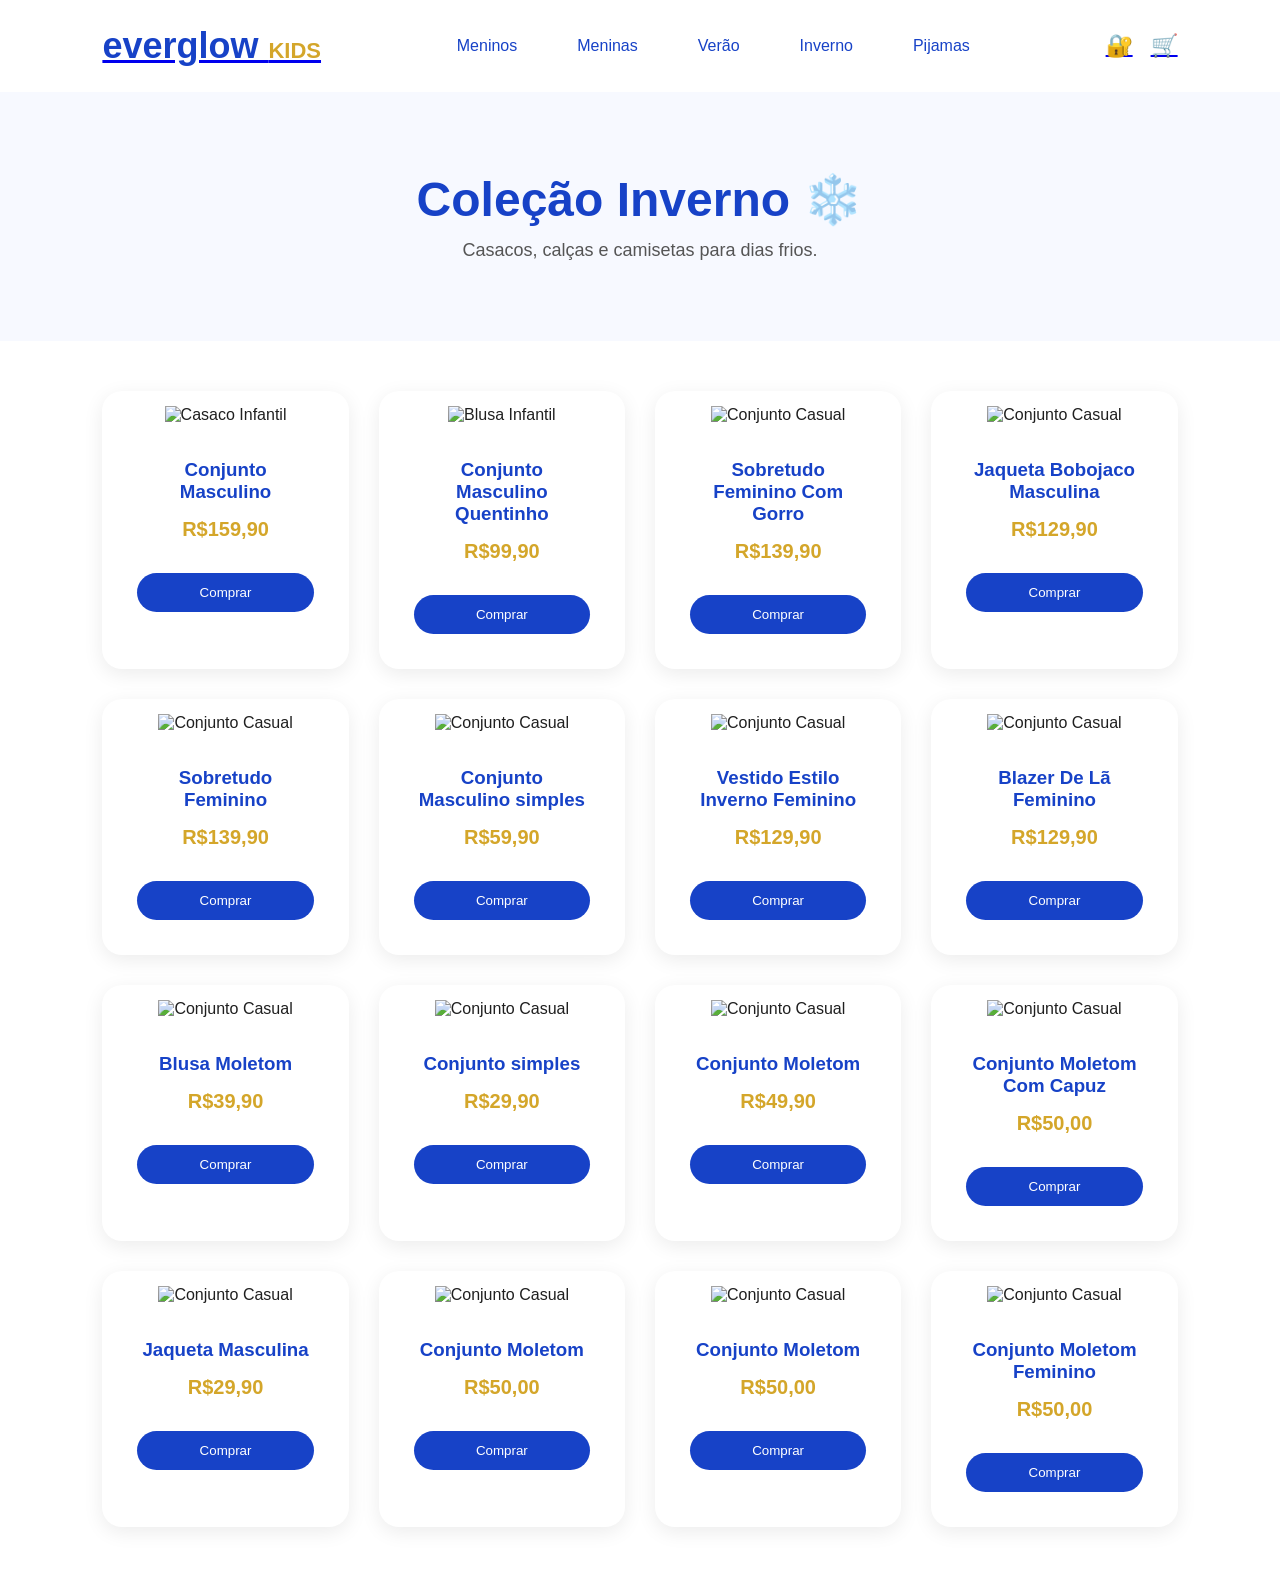
==== inverno.html @ d117c0d7 "Add files via upload" ====
<!DOCTYPE html>
<html lang="pt-br">
<head>
  <meta charset="UTF-8">
  <title>Inverno | Everglow Kids</title>
  <link rel="stylesheet" href="estilo.css">
</head>
<body>

<header>
  <nav class="navbar">
    <div class="logo"><a href="index.html"><h1>everglow <span>kids</span></h1></a></div>
    <ul class="menu">
      <li><a href="meninos.html">Meninos</a></li>
      <li><a href="meninas.html">Meninas</a></li>
      <li><a href="verão.html">Verão</a></li>
      <li><a href="inverno.html">Inverno</a></li>
      <li><a href="pijamas.html">Pijamas</a></li>
    </ul>
    <div class="icons">

  <a href="login.html">🔐</a>

  <a href="carrinho.html">🛒</a>

</div>
  </nav>
</header>

<header class="topo-interno">
  <h1>Coleção Inverno ❄️</h1>
  <p>Casacos, calças e camisetas para dias frios.</p>
</header>

<section class="products">
  <div class="product-grid">

    <div class="product-card">
      <img src="/img/inverno 1.jfif" alt="Casaco Infantil">
      <h3>Conjunto Masculino </h3>
      <p class="price">R$159,90</p>
      <button>Comprar</button>
    </div>

    <div class="product-card">
      <img src="/img/inverno 2.jfif" alt="Blusa Infantil">
      <h3>Conjunto Masculino Quentinho</h3>
      <p class="price">R$99,90</p>
      <button>Comprar</button>
    </div>

     <div class="product-card">
      <img src="/img/inverno 3.jfif" alt="Conjunto Casual">
      <h3>Sobretudo Feminino Com Gorro</h3>
      <p class="price">R$139,90</p>
      <button>Comprar</button>
    </div>

     <div class="product-card">
      <img src="/img/inverno 4.jfif" alt="Conjunto Casual">
      <h3>Jaqueta Bobojaco Masculina</h3>
      <p class="price">R$129,90</p>
      <button>Comprar</button>
    </div>

     <div class="product-card">
      <img src="/img/inverno 5.jfif" alt="Conjunto Casual">
      <h3>Sobretudo Feminino</h3>
      <p class="price">R$139,90</p>
      <button>Comprar</button>
    </div>

     <div class="product-card">
      <img src="/img/inverno 6.jfif" alt="Conjunto Casual">
      <h3>Conjunto Masculino simples</h3>
      <p class="price">R$59,90</p>
      <button>Comprar</button>
    </div>

     <div class="product-card">
      <img src="/img/inverno 7.jfif" alt="Conjunto Casual">
      <h3>Vestido Estilo Inverno Feminino</h3>
      <p class="price">R$129,90</p>
      <button>Comprar</button>
    </div>

     <div class="product-card">
      <img src="/img/inverno 8.jfif" alt="Conjunto Casual">
      <h3>Blazer De Lã Feminino</h3>
      <p class="price">R$129,90</p>
      <button>Comprar</button>
    </div>

     <div class="product-card">
      <img src="/img/inverno 9.jfif" alt="Conjunto Casual">
      <h3>Blusa Moletom</h3>
      <p class="price">R$39,90</p>
      <button>Comprar</button>
    </div>

     <div class="product-card">
      <img src="/img/inverno 10.jfif" alt="Conjunto Casual">
      <h3>Conjunto simples</h3>
      <p class="price">R$29,90</p>
      <button>Comprar</button>
    </div>

     <div class="product-card">
      <img src="/img/inverno 11.jfif" alt="Conjunto Casual">
      <h3>Conjunto Moletom</h3>
      <p class="price">R$49,90</p>
      <button>Comprar</button>
    </div>

     <div class="product-card">
      <img src="/img/inverno 12.jfif" alt="Conjunto Casual">
      <h3>Conjunto Moletom Com Capuz</h3>
      <p class="price">R$50,00</p>
      <button>Comprar</button>
    </div>

     <div class="product-card">
      <img src="/img/inverno 13.jfif" alt="Conjunto Casual">
      <h3>Jaqueta Masculina</h3>
      <p class="price">R$29,90</p>
      <button>Comprar</button>
    </div>

     <div class="product-card">
      <img src="/img/inverno 14.jfif" alt="Conjunto Casual">
      <h3>Conjunto Moletom</h3>
      <p class="price">R$50,00</p>
      <button>Comprar</button>
    </div>

     <div class="product-card">
      <img src="/img/inverno 15.jfif" alt="Conjunto Casual">
      <h3>Conjunto Moletom</h3>
      <p class="price">R$50,00</p>
      <button>Comprar</button>
    </div>

     <div class="product-card">
      <img src="/img/inverno 17.jpg" alt="Conjunto Casual">
      <h3>Conjunto Moletom Feminino</h3>
      <p class="price">R$50,00</p>
      <button>Comprar</button>
    </div>

  </div>
</section>

<script src="script.js"></script>

</body>
</html>
---- estilo.css ----
*{
  margin: 0;
  padding: 0;
  box-sizing: border-box;
}

body{
  font-family: 'Poppins', sans-serif;
  background: #ffffff;
  color: #1f1f1f;
}

/* TOPO */

.topbar{
  background: #1742c7;
  color: white;
  text-align: center;
  padding: 12px;
  font-size: 14px;
}

/* NAVBAR */
.navbar{
  display: flex;
  justify-content: space-between;
  align-items: center;
  padding: 25px 8%;
  background: white;
}

.logo h1{
  color: #1742c7;
  font-size: 36px;
}

.logo span{
  color: #d4a62a;
  text-transform: uppercase;
  font-size: 22px;
}

.menu{
  display: flex;
  gap: 30px;
  list-style: none;
}

.menu li a{
  text-decoration: none;
  color: #1742c7;
  font-weight: 500;
  padding: 8px 15px; /* adiciona “espaço” para parecer botão */
  border-radius: 8px;
  transition: 0.3s;
}

.menu li a:hover{
  background: #d4a62a;
  color: white;
}

.icons{
  display: flex;
  gap: 18px;
  font-size: 22px;
  cursor: pointer;
}

/* HERO */

.hero{
  display: flex;
  align-items: center;
  justify-content: space-between;
  padding: 70px 8%;
  background: #f7f9ff;
  gap: 50px;
}

.hero-text{
  width: 50%;
}

.hero-text h2{
  font-size: 58px;
  color: #1742c7;
  line-height: 1.1;
  margin-bottom: 20px;
}

.hero-text p{
  font-size: 18px;
  color: #555;
  margin-bottom: 30px;
}

.hero-text button{
  padding: 15px 35px;
  border: none;
  border-radius: 40px;
  background: #1742c7;
  color: white;
  font-size: 16px;
  cursor: pointer;
  transition: 0.3s;
}

.hero-text button:hover{
  background: #d4a62a;
}

.hero-image{
  width: 50%;
}
.hero-image video{
  width: 100%;
  height: 500px;
  border-radius: 30px;
  object-fit: cover;
}

/* CATEGORIAS */

.categories {
  display: flex;
  justify-content: center;
  gap: 35px; /* aumenta o espaçamento entre os círculos */
  padding: 50px 5%;
  flex-wrap: wrap;
}

.category-card {
  text-align: center;
  text-decoration: none;
  color: #1742c7;
  font-weight: 600;
  transition: transform 0.3s;
}

.category-card:hover {
  transform: translateY(-10px); /* leve aumento no hover */
}

.category-card .circle {
  width: 160px;      /* aumentou de 120px para 160px */
  height: 160px;     /* aumentou de 120px para 160px */
  border-radius: 50%;
  overflow: hidden;
  margin: 0 auto 10px;
  background: #f5f5f5;
  display: flex;
  align-items: center;
  justify-content: center;
  transition: transform 0.3s, box-shadow 0.3s;
}

.category-card .circle img{
  width: 100%;
  height: 100%;
  object-fit: cover;
  object-position: center;
}

.category-card:hover .circle {
  transform: scale(1.1);
  box-shadow: 0 10px 25px rgba(0,0,0,0.15);
}

.category-card p {
  margin-top: 10px; /* aumenta um pouco a distância do texto */
  font-size: 16px;  /* texto maior para combinar com o círculo maior */
  color: #1742c7;
}


/* PRODUTOS */

.products{
  padding: 30px 8% 80px;
}

.section-title{
  text-align: center;
  margin-bottom: 50px;
}

.section-title h2{
  color: #1742c7;
  font-size: 42px;
}

.product-grid{
  display: grid;
  grid-template-columns: repeat(4,1fr);
  gap: 30px;
}

.product-card{
  background: white;
  border-radius: 25px;
  overflow: hidden;
  box-shadow: 0 5px 20px rgba(0,0,0,0.08);
  transition: 0.3s;
}

.product-card:hover{
  transform: translateY(-10px);
}

.product-card img{
  width: 100%;
  height: 300px;
  object-fit: cover;
}

.product-card h3{
  padding: 20px 20px 10px;
  color: #1742c7;
}

.price{
  padding: 0 20px;
  color: #d4a62a;
  font-size: 22px;
  font-weight: bold;
}

.product-card button{
  margin: 20px;
  width: calc(100% - 40px);
  padding: 14px;
  border: none;
  border-radius: 30px;
  background: #1742c7;
  color: white;
  cursor: pointer;
  transition: 0.3s;
}

.product-card button:hover{
  background: #d4a62a;
}

/* BANNERS */

.banner{
  display: grid;
  grid-template-columns: repeat(3,1fr);
  gap: 20px;
  padding: 0 8% 80px;
}

.banner-card{
  background: #1742c7;
  color: white;
  padding: 40px;
  border-radius: 25px;
  text-align: center;
  font-size: 24px;
  font-weight: 600;
}

.banner-card.white{
  background: white;
  color: #1742c7;
  border: 2px solid #1742c7;
}

/* NEWSLETTER */

.newsletter{
  background: #f7f9ff;
  padding: 80px 8%;
  text-align: center;
}

.newsletter h2{
  color: #1742c7;
  font-size: 40px;
  margin-bottom: 15px;
}

.newsletter p{
  color: #666;
  margin-bottom: 30px;
}

.newsletter-box{
  display: flex;
  justify-content: center;
  gap: 15px;
}

.newsletter-box input{
  width: 350px;
  padding: 15px;
  border-radius: 40px;
  border: 1px solid #ccc;
  outline: none;
}

.newsletter-box button{
  padding: 15px 35px;
  border: none;
  border-radius: 40px;
  background: #1742c7;
  color: white;
  cursor: pointer;
}

/* FOOTER */

footer{
  background: #1742c7;
  color: white;
  padding: 60px 8% 20px;
}

.footer-content{
  display: flex;
  justify-content: space-between;
  margin-bottom: 40px;
}

.footer-content h3{
  font-size: 32px;
  margin-bottom: 10px;
}

.footer-content h4{
  margin-bottom: 15px;
}

.footer-content p{
  margin-bottom: 8px;
  color: #e4e4e4;
}

.copy{
  text-align: center;
  border-top: 1px solid rgba(255,255,255,0.2);
  padding-top: 20px;
  font-size: 14px;
}

/* RESPONSIVO */

@media(max-width: 1000px){

  .hero{
    flex-direction: column;
  }

  .hero-text,
  .hero-image{
    width: 100%;
  }

  .categories,
  .product-grid,
  .banner{
    grid-template-columns: repeat(2,1fr);
  }

  .footer-content{
    flex-direction: column;
    gap: 30px;
  }
}

@media(max-width: 700px){

  .menu{
    display: none;
  }

  .hero-text h2{
    font-size: 42px;
  }

  .categories,
  .product-grid,
  .banner{
    grid-template-columns: 1fr;
  }

  .newsletter-box{
    flex-direction: column;
    align-items: center;
  }

  .newsletter-box input{
    width: 100%;
  }
}

/* TOPO INTERNO */
.topo-interno{
  background: #f7f9ff;
  padding: 80px 8%;
  text-align: center;
}

.topo-interno h1{
  font-size: 48px;
  color: #1742c7;
  margin-bottom: 12px;
}

.topo-interno p{
  font-size: 18px;
  color: #555;
}

/* GRID DE PRODUTOS */
.products{
  padding: 50px 8%;
}

.product-grid{
  display: grid;
  grid-template-columns: repeat(auto-fit, minmax(220px, 1fr));
  gap: 30px;
}

/* CARD DE PRODUTO */
.product-card{
  background: white;
  border-radius: 20px;
  text-align: center;
  padding: 15px;
  box-shadow: 0 5px 20px rgba(0,0,0,0.08);
  transition: transform 0.3s, box-shadow 0.3s;
}

.product-card:hover{
  transform: translateY(-10px);
  box-shadow: 0 10px 25px rgba(0,0,0,0.15);
}

.product-card .product-img{
  overflow: hidden;
  border-radius: 15px;
}

.product-card img{
  width: 100%;
  height: 250px;
  object-fit: cover;
  transition: transform 0.3s;
}

.product-card:hover img{
  transform: scale(1.05);
}

.product-card h3{
  margin: 15px 0 5px;
  color: #1742c7;
}

.product-card .price{
  color: #d4a62a;
  font-weight: bold;
  font-size: 20px;
  margin-bottom: 12px;
}

.product-card button{
  padding: 12px 25px;
  background: #1742c7;
  color: white;
  border: none;
  border-radius: 30px;
  cursor: pointer;
  transition: background 0.3s;
}

.product-card button:hover{
  background: #d4a62a;
}

/* RESPONSIVO */
@media(max-width: 900px){
  .product-card img{
    height: 200px;
  }
}

@media(max-width: 600px){
  .product-card img{
    height: 180px;
  }
  .topo-interno h1{
    font-size: 36px;
  }
  .topo-interno p{
    font-size: 16px;
  }
}

/* HERO MENINOS */

.hero-meninos{
  display: flex;
  align-items: center;
  justify-content: space-between;
  padding: 70px 8%;
  background: #f7f9ff;
  gap: 50px;
}

/* TEXTO */

.hero-meninos-text{
  width: 50%;
}

.hero-meninos-text h1{
  font-size: 65px;
  color: #1742c7;
  line-height: 1.1;
  margin-bottom: 20px;
}

.hero-meninos-text p{
  font-size: 20px;
  color: #555;
  margin-bottom: 30px;
}

/* BOTÃO */

.hero-meninos-text button{
  padding: 15px 35px;
  border: none;
  border-radius: 40px;
  background: #1742c7;
  color: white;
  font-size: 16px;
  cursor: pointer;
  transition: 0.3s;
}

.hero-meninos-text button:hover{
  background: #d4a62a;
}

/* VÍDEO */

.hero-meninos-video{
  width: 50%;
  overflow: hidden;
  border-radius: 30px;
}

.hero-meninos-video video{
  width: 100%;
  height: 500px;
  object-fit: cover;
  border-radius: 30px;
}

/* HERO MENINAS */

.hero-meninas{
  display: flex;
  align-items: center;
  justify-content: space-between;
  padding: 70px 8%;
  background: #f7f9ff;
  gap: 50px;
}

/* TEXTO */

.hero-meninas-text{
  width: 50%;
}

.hero-meninas-text h1{
  font-size: 65px;
  color: #1742c7;
  line-height: 1.1;
  margin-bottom: 20px;
}

.hero-meninas-text p{
  font-size: 20px;
  color: #555;
  margin-bottom: 30px;
}

/* BOTÃO */

.hero-meninas-text button{
  padding: 15px 35px;
  border: none;
  border-radius: 40px;
  background: #1742c7;
  color: white;
  font-size: 16px;
  cursor: pointer;
  transition: 0.3s;
}

.hero-meninas-text button:hover{
  background: #d4a62a;
}

/* VÍDEO */

.hero-meninas-video{
  width: 50%;
  overflow: hidden;
  border-radius: 30px;
}

.hero-meninas-video video{
  width: 100%;
  height: 500px;
  object-fit: cover;
  border-radius: 30px;
}

/* CARRINHO */

.carrinho{
  padding: 60px 8%;
}

.carrinho h1{
  color: #1742c7;
  margin-bottom: 40px;
}

.item-carrinho{
  display: flex;
  align-items: center;
  gap: 20px;

  background: white;

  padding: 20px;

  border-radius: 20px;

  margin-bottom: 20px;

  box-shadow: 0 5px 15px rgba(0,0,0,0.08);
}

.item-carrinho img{
  width: 120px;
  height: 120px;
  object-fit: cover;
  border-radius: 15px;
}

#total{
  margin-top: 30px;
  color: #d4a62a;
}

.info-carrinho button{

  margin-top: 10px;

  padding: 10px 18px;

  border: none;

  border-radius: 20px;

  background: crimson;

  color: white;

  cursor: pointer;

  transition: 0.3s;
}

.info-carrinho button:hover{
  background: darkred;
}

.form-container{
    max-width: 550px;
    margin: 80px auto;
    padding: 60px;
    background: white;
    border-radius: 25px;
    box-shadow: 0 8px 25px rgba(0,0,0,0.08);
}

.form-container h1{
    text-align: center;
    color: #1742c7;
    font-size: 48px;
    margin-bottom: 35px;
}

.form-container input{
    width: 100%;
    padding: 18px;
    margin-bottom: 20px;
    border: 1px solid #ddd;
    border-radius: 12px;
    font-size: 18px;
}

.form-container button{
    width: 100%;
    padding: 18px;
    border: none;
    border-radius: 12px;
    background: #1742c7;
    color: white;
    font-size: 20px;
    cursor: pointer;
    transition: 0.3s;
}

.form-container button:hover{
    background: #d4a62a;
}

.form-container p{
    margin-top: 25px;
    text-align: center;
    font-size: 18px;
}

.form-container p a{
    color: #1742c7;
    font-weight: bold;
    text-decoration: none;
}

.form-container p a:hover{
    color: #d4a62a;
}

.search-box{
    margin: 0 20px;
}

.search-box input{
    width: 220px;
    padding: 10px 15px;
    border: 2px solid #1742c7;
    border-radius: 20px;
    outline: none;
    font-size: 14px;
}

.search-box input:focus{
    border-color: #d4a62a;
}
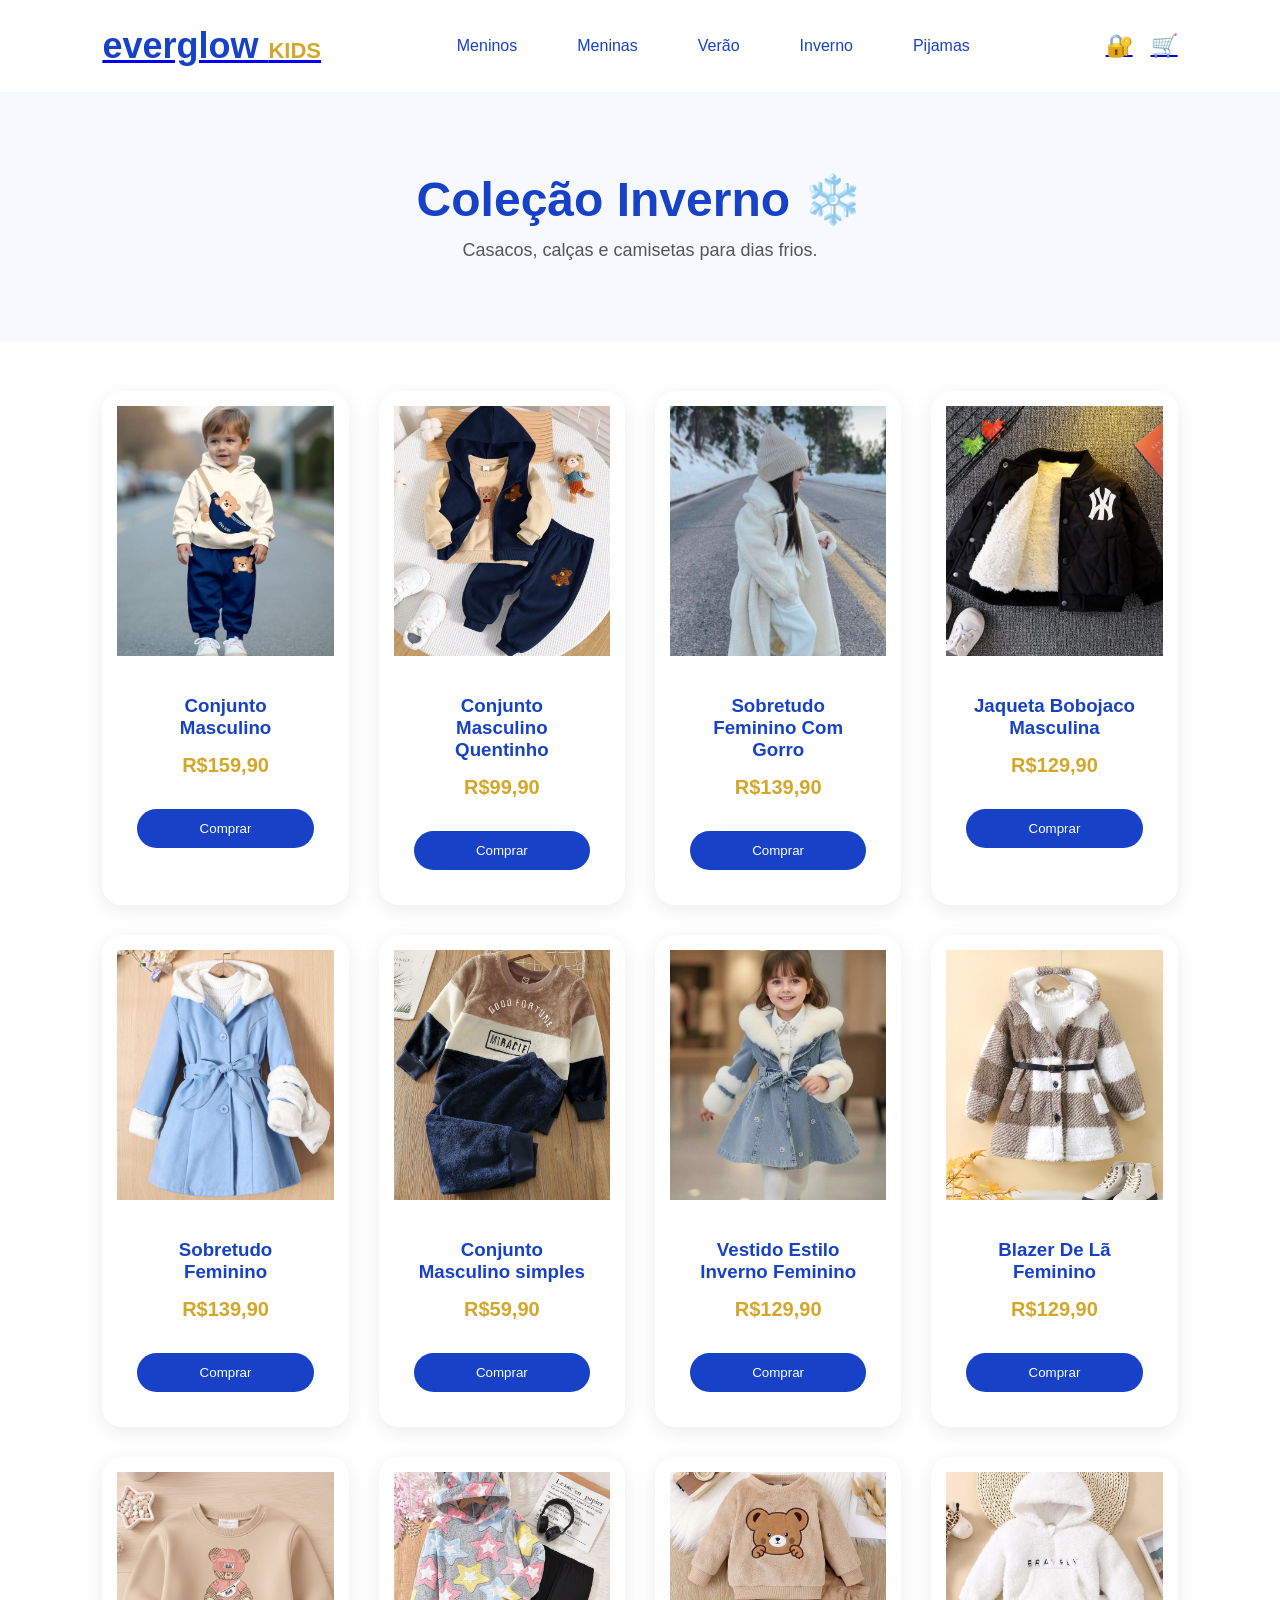
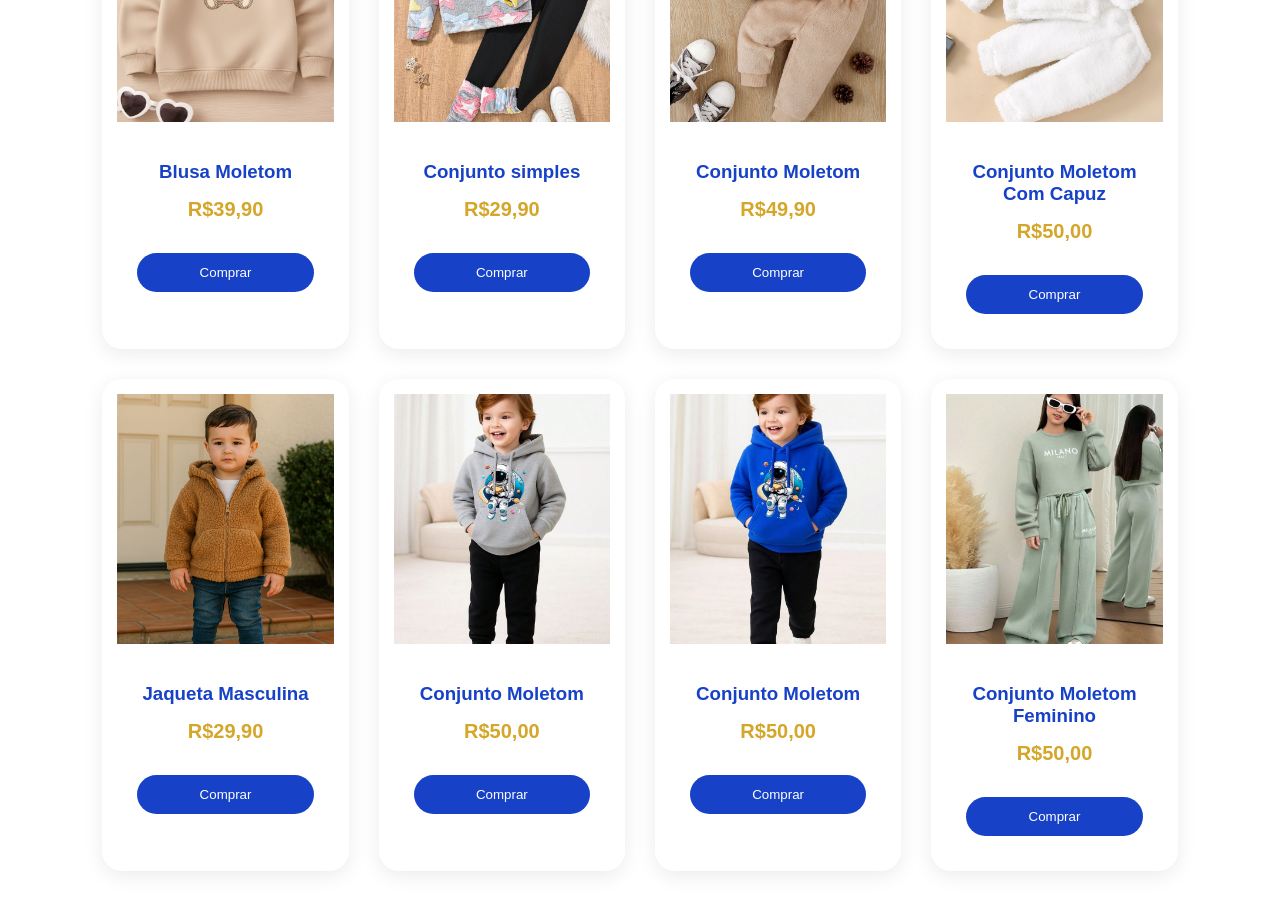
==== commit 5cf61b37: "Update inverno.html" ====
--- a/inverno.html
+++ b/inverno.html
@@ -36,112 +36,112 @@
   <div class="product-grid">
 
     <div class="product-card">
-      <img src="/img/inverno 1.jfif" alt="Casaco Infantil">
+      <img src="inverno 1.jfif" alt="Casaco Infantil">
       <h3>Conjunto Masculino </h3>
       <p class="price">R$159,90</p>
       <button>Comprar</button>
     </div>
 
     <div class="product-card">
-      <img src="/img/inverno 2.jfif" alt="Blusa Infantil">
+      <img src="inverno 2.jfif" alt="Blusa Infantil">
       <h3>Conjunto Masculino Quentinho</h3>
       <p class="price">R$99,90</p>
       <button>Comprar</button>
     </div>
 
      <div class="product-card">
-      <img src="/img/inverno 3.jfif" alt="Conjunto Casual">
+      <img src="inverno 3.jfif" alt="Conjunto Casual">
       <h3>Sobretudo Feminino Com Gorro</h3>
       <p class="price">R$139,90</p>
       <button>Comprar</button>
     </div>
 
      <div class="product-card">
-      <img src="/img/inverno 4.jfif" alt="Conjunto Casual">
+      <img src="inverno 4.jfif" alt="Conjunto Casual">
       <h3>Jaqueta Bobojaco Masculina</h3>
       <p class="price">R$129,90</p>
       <button>Comprar</button>
     </div>
 
      <div class="product-card">
-      <img src="/img/inverno 5.jfif" alt="Conjunto Casual">
+      <img src="inverno 5.jfif" alt="Conjunto Casual">
       <h3>Sobretudo Feminino</h3>
       <p class="price">R$139,90</p>
       <button>Comprar</button>
     </div>
 
      <div class="product-card">
-      <img src="/img/inverno 6.jfif" alt="Conjunto Casual">
+      <img src="inverno 6.jfif" alt="Conjunto Casual">
       <h3>Conjunto Masculino simples</h3>
       <p class="price">R$59,90</p>
       <button>Comprar</button>
     </div>
 
      <div class="product-card">
-      <img src="/img/inverno 7.jfif" alt="Conjunto Casual">
+      <img src="inverno 7.jfif" alt="Conjunto Casual">
       <h3>Vestido Estilo Inverno Feminino</h3>
       <p class="price">R$129,90</p>
       <button>Comprar</button>
     </div>
 
      <div class="product-card">
-      <img src="/img/inverno 8.jfif" alt="Conjunto Casual">
+      <img src="inverno 8.jfif" alt="Conjunto Casual">
       <h3>Blazer De Lã Feminino</h3>
       <p class="price">R$129,90</p>
       <button>Comprar</button>
     </div>
 
      <div class="product-card">
-      <img src="/img/inverno 9.jfif" alt="Conjunto Casual">
+      <img src="inverno 9.jfif" alt="Conjunto Casual">
       <h3>Blusa Moletom</h3>
       <p class="price">R$39,90</p>
       <button>Comprar</button>
     </div>
 
      <div class="product-card">
-      <img src="/img/inverno 10.jfif" alt="Conjunto Casual">
+      <img src="inverno 10.jfif" alt="Conjunto Casual">
       <h3>Conjunto simples</h3>
       <p class="price">R$29,90</p>
       <button>Comprar</button>
     </div>
 
      <div class="product-card">
-      <img src="/img/inverno 11.jfif" alt="Conjunto Casual">
+      <img src="inverno 11.jfif" alt="Conjunto Casual">
       <h3>Conjunto Moletom</h3>
       <p class="price">R$49,90</p>
       <button>Comprar</button>
     </div>
 
      <div class="product-card">
-      <img src="/img/inverno 12.jfif" alt="Conjunto Casual">
+      <img src="inverno 12.jfif" alt="Conjunto Casual">
       <h3>Conjunto Moletom Com Capuz</h3>
       <p class="price">R$50,00</p>
       <button>Comprar</button>
     </div>
 
      <div class="product-card">
-      <img src="/img/inverno 13.jfif" alt="Conjunto Casual">
+      <img src="inverno 13.jfif" alt="Conjunto Casual">
       <h3>Jaqueta Masculina</h3>
       <p class="price">R$29,90</p>
       <button>Comprar</button>
     </div>
 
      <div class="product-card">
-      <img src="/img/inverno 14.jfif" alt="Conjunto Casual">
+      <img src="inverno 14.jfif" alt="Conjunto Casual">
       <h3>Conjunto Moletom</h3>
       <p class="price">R$50,00</p>
       <button>Comprar</button>
     </div>
 
      <div class="product-card">
-      <img src="/img/inverno 15.jfif" alt="Conjunto Casual">
+      <img src="inverno 15.jfif" alt="Conjunto Casual">
       <h3>Conjunto Moletom</h3>
       <p class="price">R$50,00</p>
       <button>Comprar</button>
     </div>
 
      <div class="product-card">
-      <img src="/img/inverno 17.jpg" alt="Conjunto Casual">
+      <img src="inverno 17.jpg" alt="Conjunto Casual">
       <h3>Conjunto Moletom Feminino</h3>
       <p class="price">R$50,00</p>
       <button>Comprar</button>
@@ -153,4 +153,4 @@
 <script src="script.js"></script>
 
 </body>
-</html>+</html>
